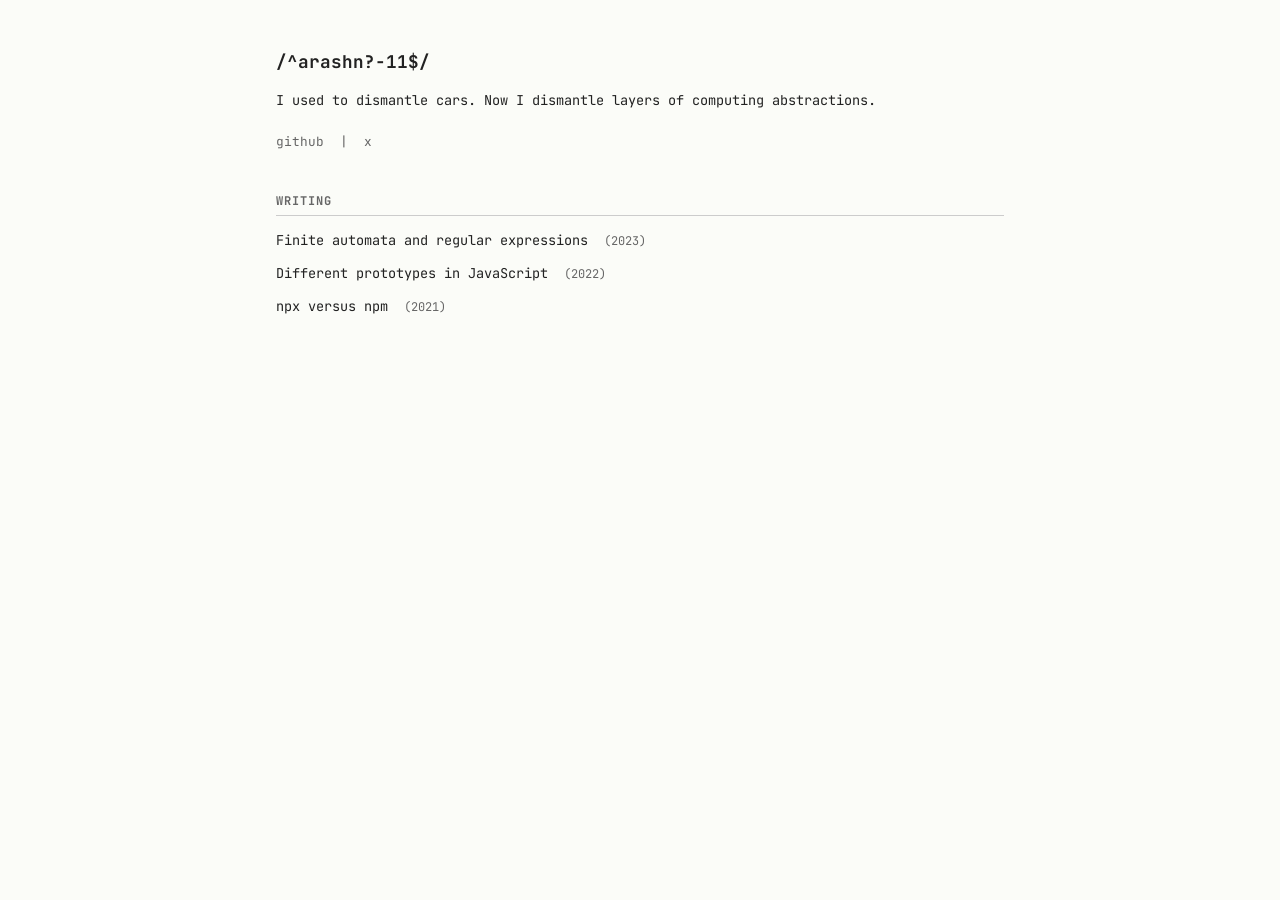
==== index.html @ 95808cc0 "hello (again) world" ====
<!DOCTYPE html>
<html lang="en">
<head>
  <meta charset="UTF-8">
  <meta name="viewport" content="width=device-width, initial-scale=1.0">
  <title>arash-11</title>
  <link rel="preconnect" href="https://fonts.googleapis.com">
  <link rel="preconnect" href="https://fonts.gstatic.com" crossorigin>
  <link href="https://fonts.googleapis.com/css2?family=JetBrains+Mono:wght@400;500;700&display=swap" rel="stylesheet">
  <link rel="stylesheet" href="css/style.css">
</head>
<body>
  <div class="container">
    <header class="site-header">
      <h1>/^arashn?-11$/</h1>
    </header>

    <p class="about">
      I used to dismantle cars. Now I dismantle layers of computing abstractions.
    </p>

    <div class="contact-links">
      <a href="https://github.com/Arash-11" target="_blank" rel="noopener">github</a>
      <span class="sep">|</span>
      <a href="https://x.com/arashn_11" target="_blank" rel="noopener">x</a>
    </div>

    <div class="section-label">writing</div>

    <ul class="post-list">
      <li>
        <a href="posts/fsm-regex.html">
          <span class="post-title">Finite automata and regular expressions</span>
          <span class="post-date">(2023)</span>
        </a>
      </li>
      <li>
        <a href="posts/js-prototypes.html">
          <span class="post-title">Different prototypes in JavaScript</span>
          <span class="post-date">(2022)</span>
        </a>
      </li>
      <li>
        <a href="posts/npx-vs-npm.html">
          <span class="post-title">npx versus npm</span>
          <span class="post-date">(2021)</span>
        </a>
      </li>
    </ul>
  </div>
</body>
</html>
---- css/style.css ----
*, *::before, *::after {
  margin: 0;
  padding: 0;
  box-sizing: border-box;
}

:root {
  --bg: #fbfcf8;
  --text: #222;
  --text-secondary: #666;
  --link: #222;
  --border: #ccc;
  --code-bg: #e4e1d8;
  --max-width: clamp(600px, 60%, 800px);
}

html {
  height: 100%;
  font-size: 16px;
}

body {
  min-height: 100%;
  font-family: 'JetBrains Mono', 'Courier New', Courier, monospace;
  background-color: var(--bg);
  color: var(--text);
  line-height: 1.6;
}

.container {
  max-width: var(--max-width);
  margin: 0 auto;
  padding: 3rem 1.25rem 5rem;
}

/* ── Header ── */
.site-header h1 {
  font-size: 1.1rem;
  font-weight: 700;
}

.about {
  margin-top: 0.75rem;
  font-size: 0.85rem;
  line-height: 1.8;
}

.about a {
  color: var(--text);
}

/* ── Contact links ── */
.contact-links {
  margin-top: 1.2rem;
  font-size: 0.8rem;
  color: var(--text-secondary);
}

.contact-links a {
  padding: 6px;
  padding-left: 4px;
  color: var(--text-secondary);
  text-decoration: none;
}

.contact-links a:first-child {
  padding: 4px;
  padding-left: 0;
}

.contact-links a:hover {
  text-decoration: underline;
}

.contact-links .sep {
  margin: 0 0.25rem;
}

/* ── Section label ── */
.section-label {
  font-size: 0.75rem;
  font-weight: 700;
  letter-spacing: 0.08em;
  text-transform: uppercase;
  color: var(--text-secondary);
  margin-top: 2.5rem;
  margin-bottom: 0.5rem;
  border-bottom: 1px solid var(--border);
  padding-bottom: 0.25rem;
}

/* ── Post list ── */
.post-list {
  list-style: none;
}

.post-list a {
  display: flex;
  align-items: baseline;
  gap: 1rem;
  text-decoration: none;
  color: var(--text);
  padding: 0.35rem 0;
  font-size: 0.85rem;
}

.post-list a:hover .post-title {
  text-decoration: underline;
}

.post-list .post-title {
  font-weight: 400;
}

.post-list .post-date {
  font-size: 0.75rem;
  color: var(--text-secondary);
  flex-shrink: 0;
}

/* ── Footer ── */
.site-footer {
  margin-top: 3rem;
  padding-top: 1rem;
  border-top: 1px solid var(--border);
  font-size: 0.75rem;
  color: var(--text-secondary);
}
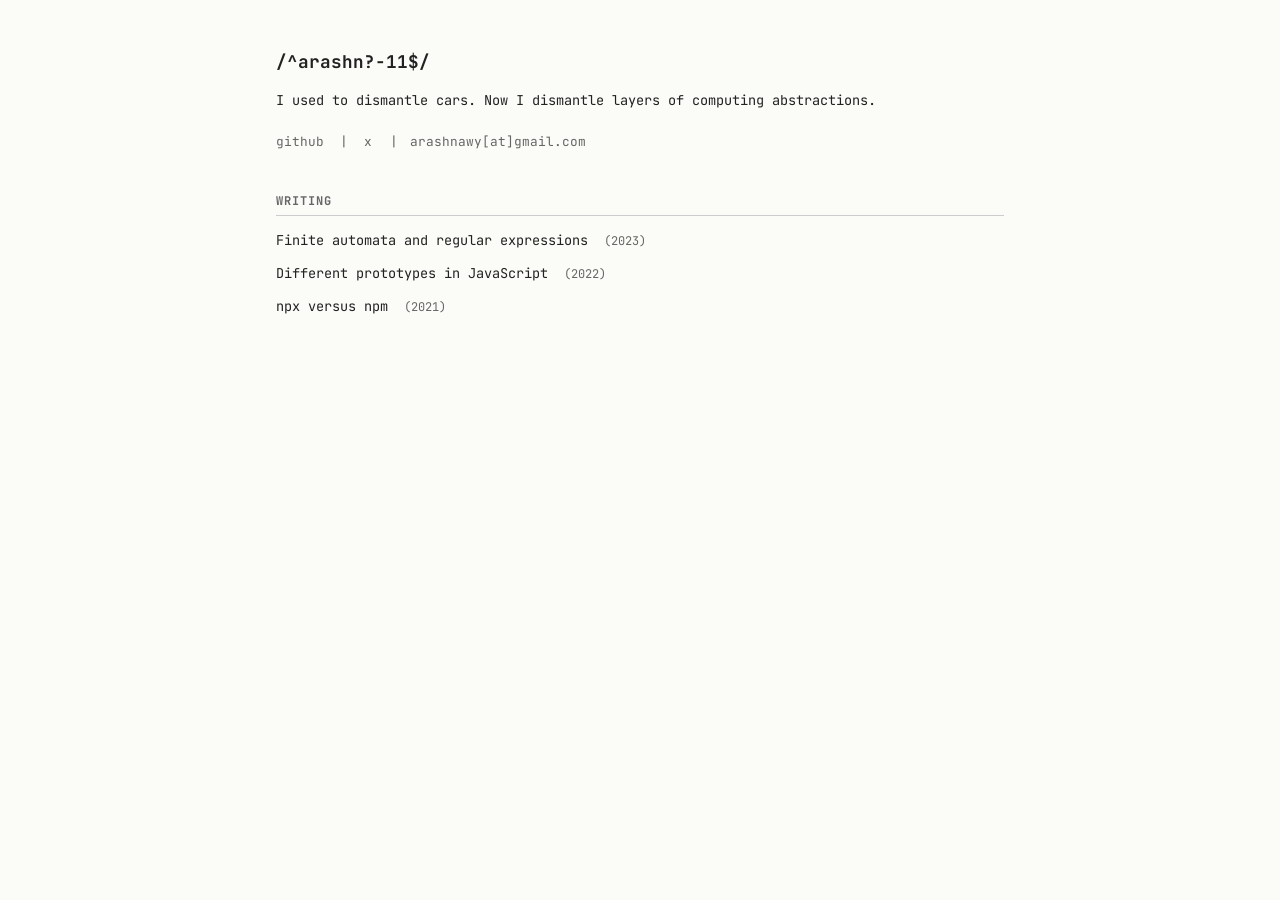
==== commit 3d08029d: "add email + update post footer" ====
--- a/index.html
+++ b/index.html
@@ -23,25 +23,27 @@
       <a href="https://github.com/Arash-11" target="_blank" rel="noopener">github</a>
       <span class="sep">|</span>
       <a href="https://x.com/arashn_11" target="_blank" rel="noopener">x</a>
+      <span class="sep">|</span>
+      <span>arashnawy[at]gmail.com</span>
     </div>
 
     <div class="section-label">writing</div>
 
     <ul class="post-list">
       <li>
-        <a href="posts/fsm-regex.html">
+        <a href="posts/fsm-regex">
           <span class="post-title">Finite automata and regular expressions</span>
           <span class="post-date">(2023)</span>
         </a>
       </li>
       <li>
-        <a href="posts/js-prototypes.html">
+        <a href="posts/js-prototypes">
           <span class="post-title">Different prototypes in JavaScript</span>
           <span class="post-date">(2022)</span>
         </a>
       </li>
       <li>
-        <a href="posts/npx-vs-npm.html">
+        <a href="posts/npx-vs-npm">
           <span class="post-title">npx versus npm</span>
           <span class="post-date">(2021)</span>
         </a>
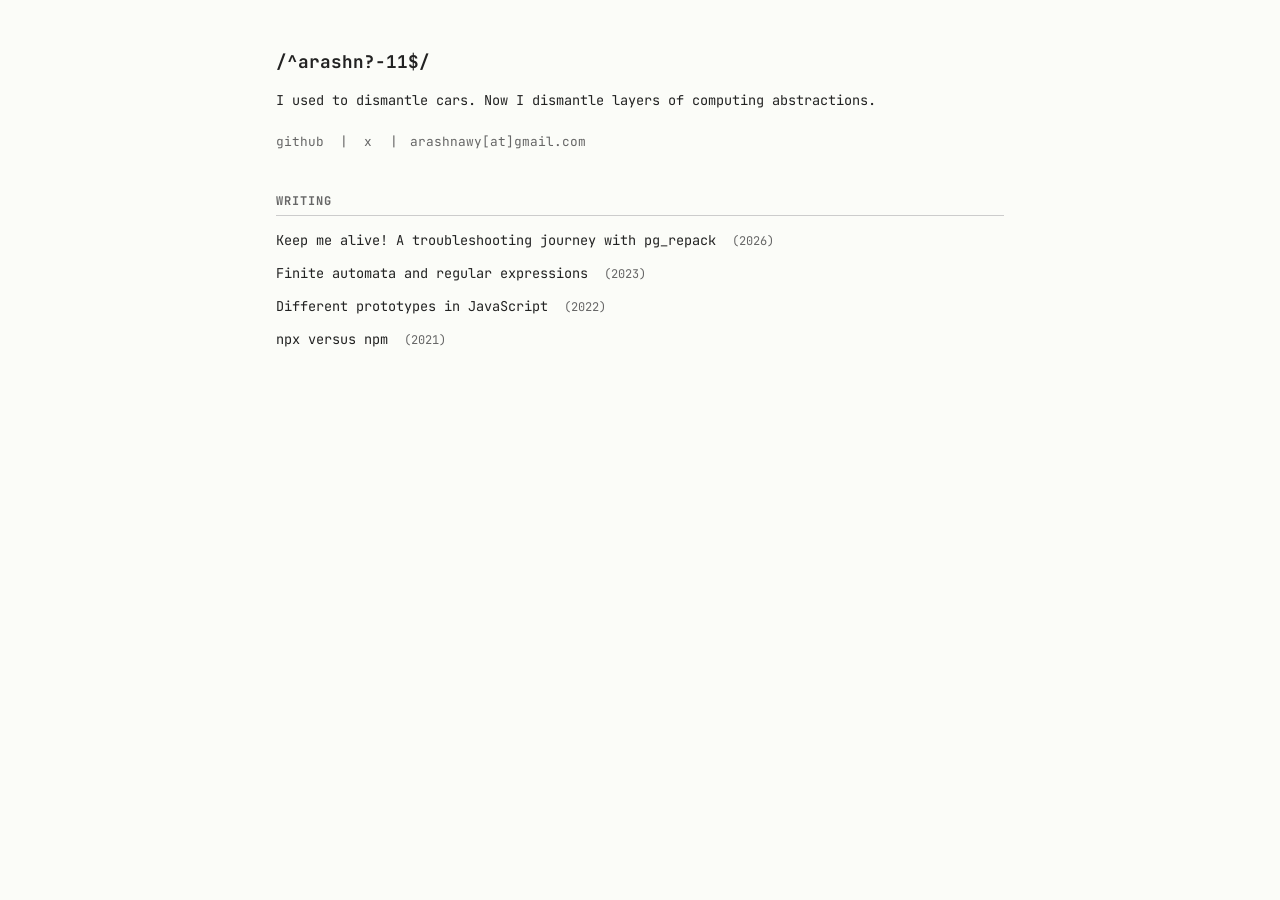
==== commit 7afceca1: "add keep-me-alive post" ====
--- a/index.html
+++ b/index.html
@@ -31,6 +31,12 @@
 
     <ul class="post-list">
       <li>
+        <a href="posts/keep-me-alive">
+          <span class="post-title">Keep me alive! A troubleshooting journey with pg_repack</span>
+          <span class="post-date">(2026)</span>
+        </a>
+      </li>
+      <li>
         <a href="posts/fsm-regex">
           <span class="post-title">Finite automata and regular expressions</span>
           <span class="post-date">(2023)</span>
